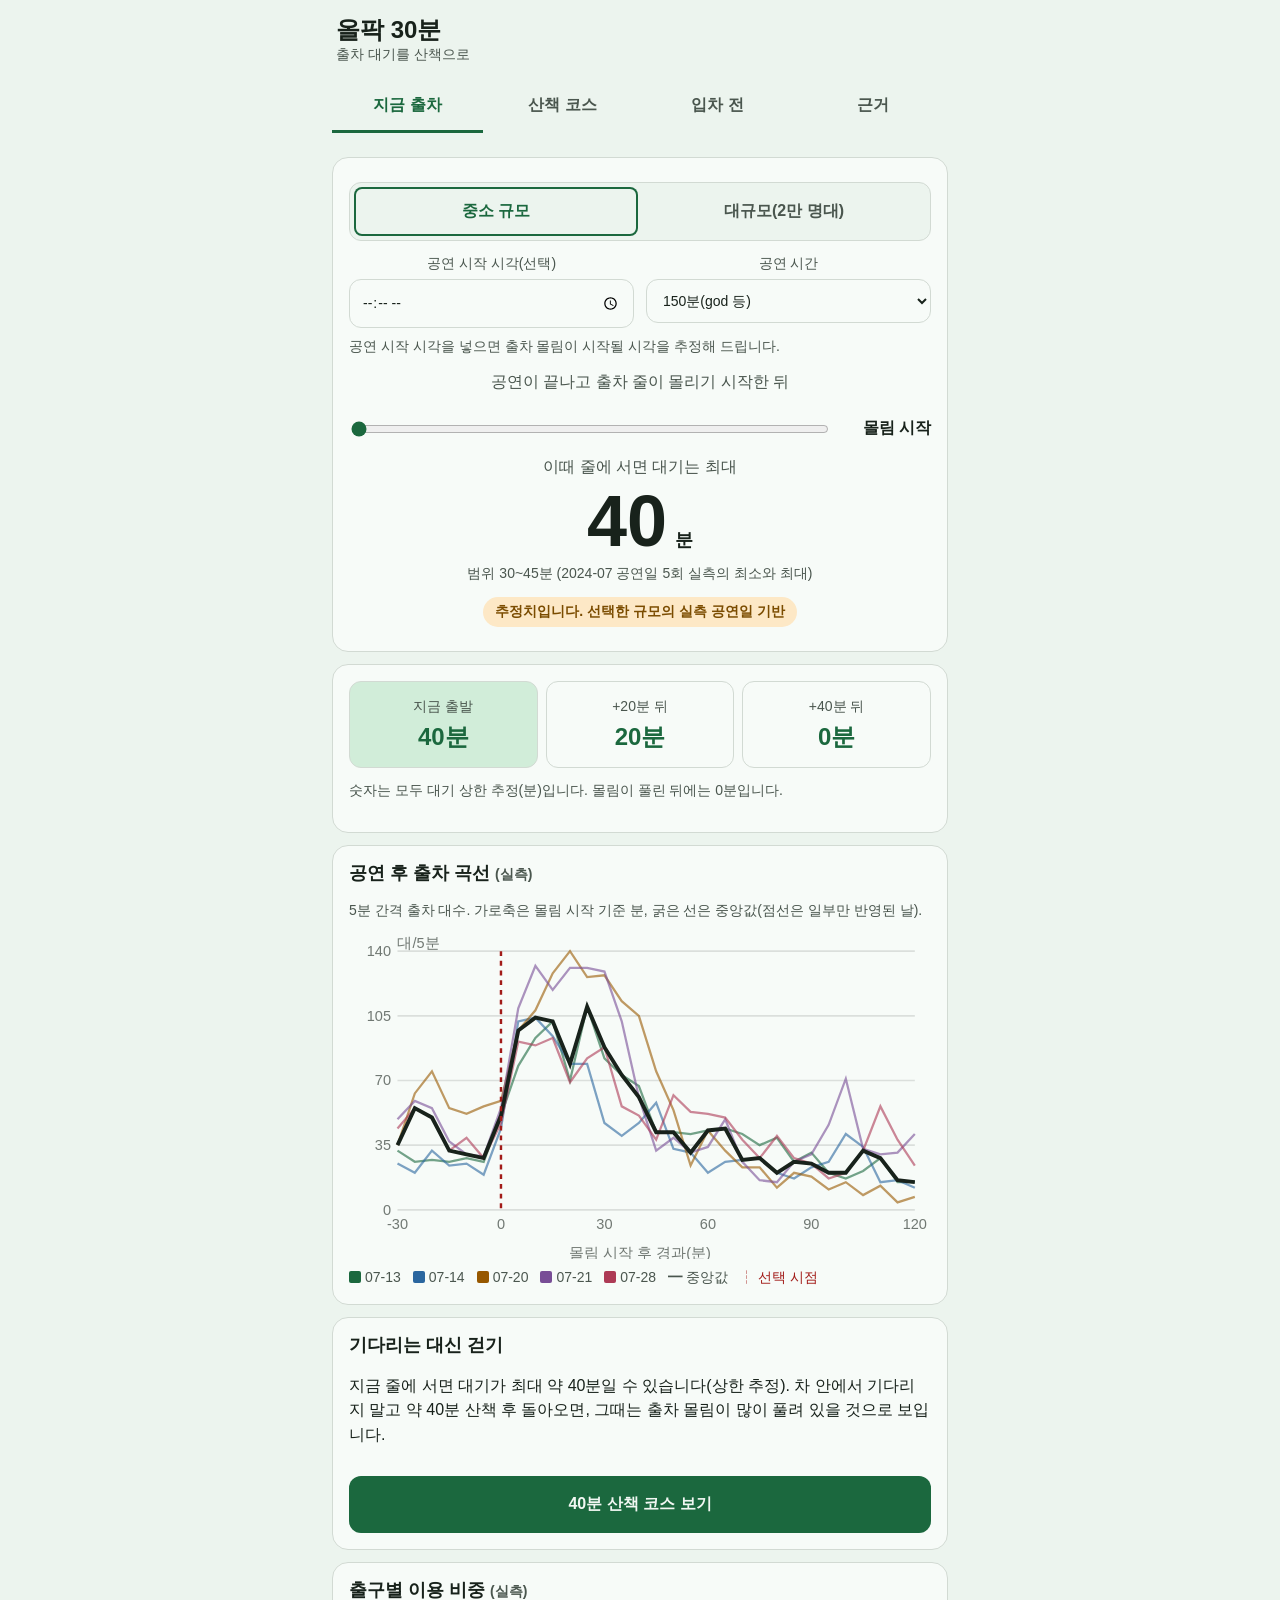
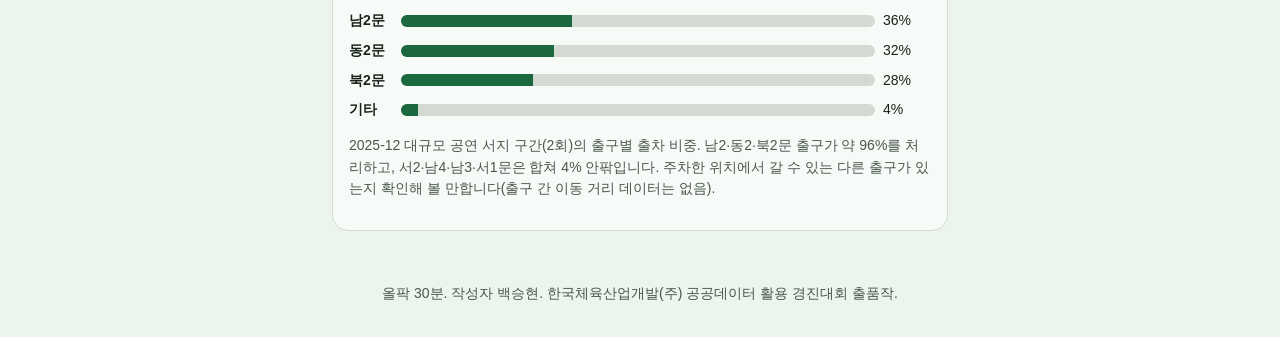
==== index.html @ 3c93cd8d "GitHub Pages 진입 페이지(루트 index.html -> web/), .nojekyll" ====
<!doctype html>
<html lang="ko"><head><meta charset="utf-8"><meta name="viewport" content="width=device-width,initial-scale=1">
<title>올팍 30분</title><meta name="description" content="공연 후 올림픽공원 출차 대기를 공공데이터로 추정하고 산책 코스로 바꾸는 웹앱">
<meta http-equiv="refresh" content="0; url=web/"><link rel="canonical" href="web/"></head>
<body><p><a href="web/">올팍 30분 열기</a></p></body></html>
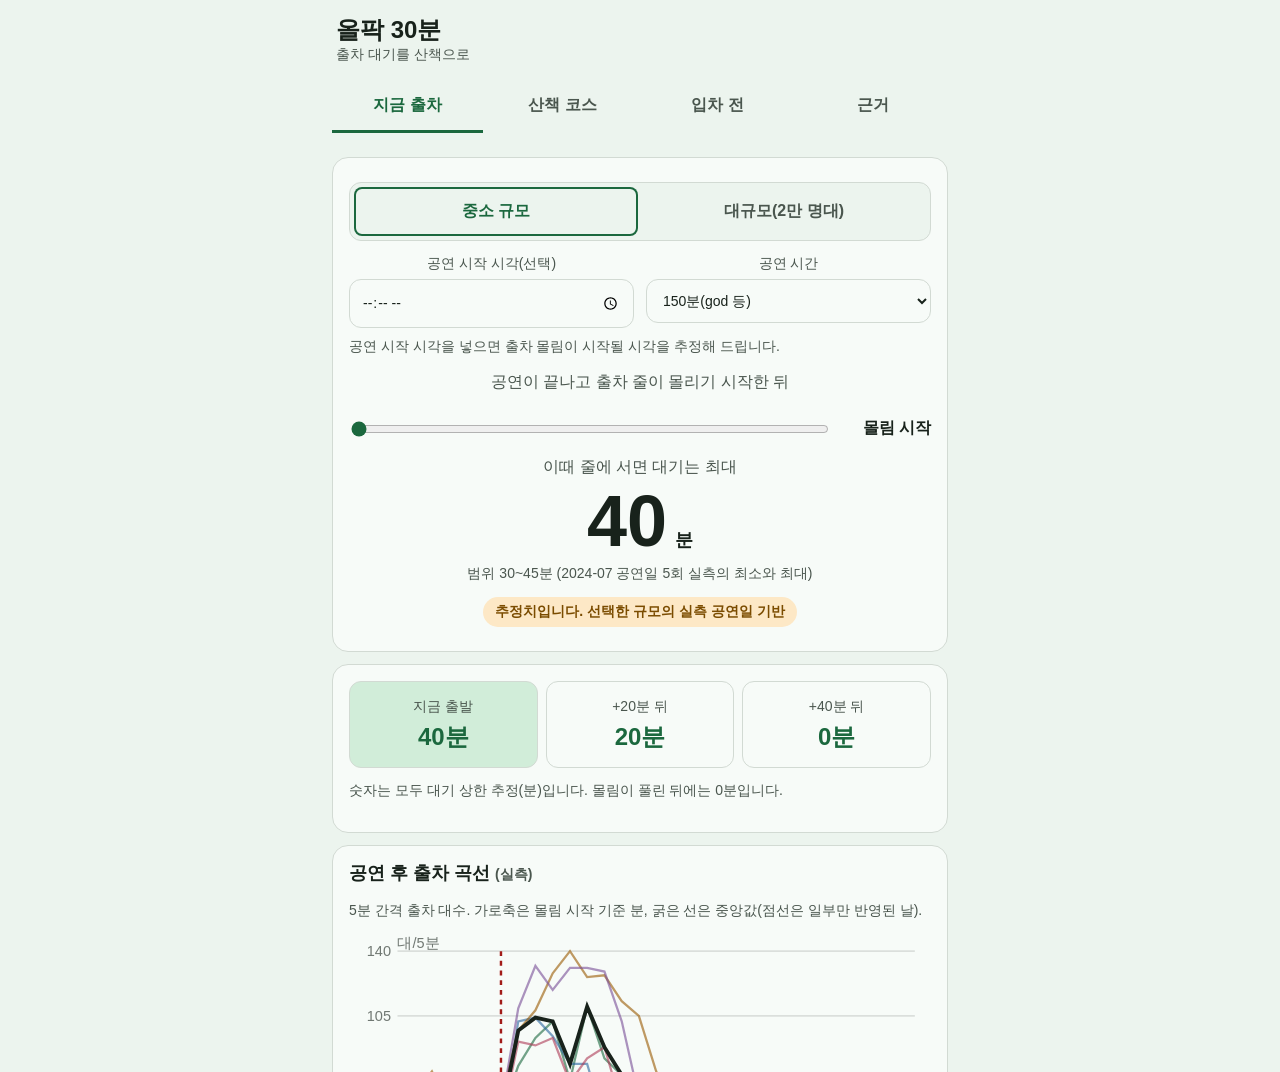
==== commit 31d54243: "루트 진입 페이지 스타일 연결" ====
--- a/index.html
+++ b/index.html
@@ -1,5 +1,5 @@
 <!doctype html>
 <html lang="ko"><head><meta charset="utf-8"><meta name="viewport" content="width=device-width,initial-scale=1">
 <title>올팍 30분</title><meta name="description" content="공연 후 올림픽공원 출차 대기를 공공데이터로 추정하고 산책 코스로 바꾸는 웹앱">
-<meta http-equiv="refresh" content="0; url=web/"><link rel="canonical" href="web/"></head>
-<body><p><a href="web/">올팍 30분 열기</a></p></body></html>
+<link rel="stylesheet" href="web/style.css"><meta http-equiv="refresh" content="0; url=web/"><link rel="canonical" href="web/"></head>
+<body><main><p><a href="web/">올팍 30분 열기</a></p></main></body></html>
--- a/web/style.css
+++ b/web/style.css
@@ -0,0 +1,141 @@
+/* Hallmark · shape: app screen · genre: modern-minimal · theme: custom · job: try · idea: "공연이 끝난 뒤 출차 대기 시간을 추정하고 그 시간을 산책으로 바꾼다" · vibe: "차분한 공공 도구, 읽기 쉬운 숫자"
+ * paper: oklch(96% 0.012 150) · accent: oklch(48% 0.09 155) · display: 시스템 고딕 · body: 시스템 고딕 · hero: none, 도구 화면(슬라이더와 한 개의 큰 숫자) · nav: 4개 탭 · footer: 한 줄 · imagery: none, 실측 곡선 · signature: 슬라이더를 움직이면 대기 시간이 줄어드는 한 개의 큰 숫자
+ * axes: 연녹회색/시스템고딕/녹색 · posture: restrained · contrast: pass · fold: pass · v2.0.0 */
+/* Hallmark · pre-emit critique: P4 H4 E4 S4 R4 V3 · weakest: V, 단일 도구 화면이라 구조 변주 여지가 적어 숫자 하나로 승부 */
+:root {
+  --font-ui: -apple-system, BlinkMacSystemFont, "Apple SD Gothic Neo", "Noto Sans KR", "Malgun Gothic", sans-serif;
+  --color-paper: oklch(96% 0.012 150);
+  --color-surface: oklch(98.5% 0.006 150);
+  --color-ink: oklch(24% 0.02 155);
+  --color-muted: oklch(44% 0.02 155);
+  --color-line: oklch(88% 0.012 150);
+  --color-accent: oklch(46% 0.1 155);
+  --color-accent-soft: oklch(92% 0.04 155);
+  --color-on-accent: oklch(97% 0.01 150);
+  --color-accent-ink: var(--color-on-accent);
+  --color-warn: oklch(46% 0.1 70);
+  --color-warn-soft: oklch(94% 0.05 80);
+  --danger: oklch(46% 0.17 28);
+  --seg-busy: oklch(72% 0.13 80);
+  --chart-1: oklch(46% 0.1 155);
+  --chart-2: oklch(50% 0.11 250);
+  --chart-3: oklch(52% 0.12 65);
+  --chart-4: oklch(50% 0.12 310);
+  --chart-5: oklch(52% 0.15 10);
+  --s1: 4px; --s2: 8px; --s3: 12px; --s4: 16px; --s5: 20px; --s6: 24px; --s8: 32px;
+  --r-card: 16px; --r-ctl: 12px; --r-chip: 999px;
+  --dur-micro: 120ms;
+  --ring: 3px solid var(--color-accent);
+}
+@media (prefers-color-scheme: dark) {
+  :root {
+    --color-paper: oklch(19% 0.015 155);
+    --color-surface: oklch(24% 0.02 155);
+    --color-ink: oklch(94% 0.012 150);
+    --color-muted: oklch(74% 0.02 150);
+    --color-line: oklch(34% 0.02 155);
+    --color-accent: oklch(76% 0.13 155);
+    --color-accent-soft: oklch(32% 0.05 155);
+    --color-on-accent: oklch(20% 0.02 155);
+    --color-warn: oklch(80% 0.12 80);
+    --color-warn-soft: oklch(32% 0.06 75);
+    --danger: oklch(72% 0.16 28);
+    --seg-busy: oklch(78% 0.13 80);
+    --chart-1: oklch(76% 0.13 155);
+    --chart-2: oklch(76% 0.11 250);
+    --chart-3: oklch(78% 0.12 65);
+    --chart-4: oklch(76% 0.12 310);
+    --chart-5: oklch(76% 0.13 10);
+  }
+}
+*, *::before, *::after { box-sizing: border-box; }
+html { -webkit-text-size-adjust: 100%; overflow-x: clip; scrollbar-color: var(--color-line) var(--color-paper); caret-color: var(--color-accent); }
+::selection { background: var(--color-accent-soft); color: var(--color-ink); }
+body { overflow-x: clip; margin: 0; background: var(--color-paper); color: var(--color-ink); font-family: var(--font-ui); font-size: 16px; line-height: 1.55; padding-bottom: env(safe-area-inset-bottom); }
+[hidden] { display: none !important; }
+h1, h2, h3 { text-wrap: balance; overflow-wrap: break-word; min-width: 0; }
+p, li { text-wrap: pretty; }
+:focus-visible { outline: var(--ring); outline-offset: 2px; }
+
+.top { display: flex; justify-content: space-between; align-items: center; gap: var(--s3); padding: var(--s4) var(--s4) var(--s2); max-width: 640px; margin: 0 auto; }
+.brand h1 { font-size: 24px; margin: 0; line-height: 1.15; font-weight: 700; }
+.brand p { margin: 0; font-size: 14px; color: var(--color-muted); }
+.live { font-size: 14px; background: var(--color-accent-soft); color: var(--color-accent); padding: var(--s1) var(--s3); border-radius: var(--r-chip); font-weight: 600; }
+
+.tabs { display: grid; grid-template-columns: repeat(4, minmax(0, 1fr)); gap: var(--s1); max-width: 640px; margin: var(--s2) auto; padding: 0 var(--s3); position: sticky; top: 0; z-index: 5; background: var(--color-paper); }
+.tabs button { border: 0; background: transparent; padding: var(--s3) 0; font: inherit; font-weight: 600; color: var(--color-muted); border-bottom: 3px solid transparent; cursor: pointer; min-height: 44px; transition: color var(--dur-micro), border-color var(--dur-micro); }
+.tabs button:hover { color: var(--color-ink); }
+.tabs button:active { background: var(--color-accent-soft); }
+.tabs button[aria-selected=true] { color: var(--color-accent); border-color: var(--color-accent); }
+
+main { max-width: 640px; margin: 0 auto; padding: var(--s1) var(--s3) var(--s6); }
+.card { color: var(--color-ink); background: var(--color-surface); border: 1px solid var(--color-line); border-radius: var(--r-card); padding: var(--s4); margin: var(--s3) 0; }
+.card h2 { font-size: 18px; margin: 0 0 var(--s2); line-height: 1.3; }
+.muted { color: var(--color-muted); font-size: 14px; }
+.note-gap { margin-top: var(--s3); }
+
+.hero { text-align: center; padding: var(--s6) var(--s4); }
+.lead { font-size: 16px; color: var(--color-muted); }
+.showrow { margin-bottom: var(--s1); }
+.onset { text-align: left; margin: var(--s1) 0 var(--s3); }
+.seg { display: grid; grid-template-columns: repeat(2, minmax(0, 1fr)); gap: var(--s1); padding: var(--s1); background: var(--color-paper); border: 1px solid var(--color-line); border-radius: var(--r-ctl); margin-bottom: var(--s3); }
+.seg button { border: 0; background: transparent; padding: var(--s3) var(--s2); font: inherit; font-weight: 600; color: var(--color-muted); border-radius: var(--s2); min-height: 44px; cursor: pointer; transition: background var(--dur-micro), color var(--dur-micro); }
+.seg button[aria-pressed=true] { background: transparent; color: var(--color-accent); box-shadow: inset 0 0 0 2px var(--color-accent); }
+.seg button:active { filter: brightness(.95); }
+.sliderrow { display: flex; align-items: center; gap: var(--s3); margin: var(--s3) 0 var(--s1); }
+input[type=range] { flex: 1; min-width: 0; accent-color: var(--color-accent); height: 40px; }
+output { min-width: 88px; font-weight: 700; font-size: 16px; text-align: right; font-variant-numeric: tabular-nums; }
+.big { font-size: 72px; font-weight: 800; color: var(--color-ink); line-height: 1.05; margin-top: var(--s1); font-variant-numeric: tabular-nums; }
+.big small { font-size: 18px; font-weight: 600; color: var(--color-ink); margin-left: var(--s2); }
+.big-sm { font-size: 44px; }
+.range { font-size: 14px; color: var(--color-muted); margin-top: var(--s1); }
+.tag { display: inline-block; margin-top: var(--s3); padding: var(--s1) var(--s3); border-radius: var(--r-chip); font-size: 14px; font-weight: 600; }
+.tag.est { background: var(--color-warn-soft); color: var(--color-warn); }
+
+.compare { display: grid; grid-template-columns: repeat(3, minmax(0, 1fr)); gap: var(--s2); text-align: center; }
+.cmp { border: 1px solid var(--color-line); border-radius: var(--r-ctl); padding: var(--s3) var(--s1); }
+.cmp b { display: block; font-size: 24px; color: var(--color-accent); font-variant-numeric: tabular-nums; }
+.cmp span { font-size: 14px; color: var(--color-muted); }
+.cmp.now { background: var(--color-accent-soft); }
+
+.chart svg { width: 100%; height: auto; display: block; color: var(--color-ink); }
+.legend { display: flex; flex-wrap: wrap; gap: var(--s2) var(--s3); font-size: 14px; color: var(--color-muted); margin-top: var(--s2); }
+.legend i { display: inline-block; width: 12px; height: 12px; border-radius: 2px; margin-right: var(--s1); vertical-align: -1px; }
+.mark-key { color: var(--danger); }
+.s-full { background: var(--danger); }
+.s-busy { background: var(--seg-busy); }
+.s-ok { background: var(--chart-1); }
+
+.row2 { display: grid; grid-template-columns: repeat(2, minmax(0, 1fr)); gap: var(--s3); margin-bottom: var(--s2); }
+label { font-size: 14px; color: var(--color-muted); display: block; }
+select, input[type=date], input[type=time] { width: 100%; margin-top: var(--s1); padding: var(--s3); border: 1px solid var(--color-line); border-radius: var(--r-ctl); background: var(--color-surface); color: var(--color-ink); font: inherit; min-height: 44px; }
+select:disabled, input:disabled, button:disabled { opacity: .5; cursor: not-allowed; }
+.check { display: flex; gap: var(--s2); align-items: center; margin: var(--s2) 0 var(--s3); color: var(--color-ink); min-height: 44px; }
+.check input { width: 20px; height: 20px; accent-color: var(--color-accent); }
+.stop { display: flex; gap: var(--s3); padding: var(--s3) 0; border-top: 1px solid var(--color-line); }
+.stop:first-child { border-top: 0; }
+.num { flex: none; width: 28px; height: 28px; border-radius: 50%; background: var(--color-accent); color: var(--color-accent-ink); display: grid; place-items: center; font-weight: 700; font-size: 14px; }
+.stop b { display: block; }
+.stop .m { font-size: 14px; color: var(--color-muted); }
+.pill { display: inline-block; font-size: 14px; padding: 0 var(--s2); border-radius: var(--r-chip); background: var(--color-accent-soft); color: var(--color-accent); margin-left: var(--s2); font-weight: 600; }
+.pill.g { background: var(--color-warn-soft); color: var(--color-warn); }
+.note { background: var(--color-warn-soft); border-color: transparent; font-size: 14px; }
+.tips { padding-left: var(--s5); margin: 0; }
+.tips li { margin: var(--s2) 0; }
+.bars .bar { display: grid; grid-template-columns: 44px minmax(0, 1fr) 48px; gap: var(--s2); align-items: center; margin: var(--s2) 0; font-size: 14px; }
+.track { height: 12px; border-radius: var(--s2); background: var(--color-line); overflow: hidden; display: flex; }
+.track i { display: block; height: 100%; }
+.q { border-top: 1px solid var(--color-line); padding: var(--s3) 0; font-size: 14px; }
+.q:first-child { border-top: 0; }
+.q h3 { font-size: 16px; margin: 0 0 var(--s1); }
+.q .sev { font-size: 14px; padding: 0 var(--s2); border-radius: var(--r-chip); margin-left: var(--s2); background: var(--color-line); font-weight: 600; }
+.q .sg { color: var(--color-accent); margin-top: var(--s1); }
+.small p { font-size: 14px; }
+button.cta { width: 100%; margin-top: var(--s3); padding: var(--s4); border: 0; border-radius: var(--r-ctl); background: var(--color-accent); color: var(--color-accent-ink); font: inherit; font-weight: 700; min-height: 48px; cursor: pointer; transition: transform var(--dur-micro); }
+button.cta:hover { filter: brightness(1.05); }
+button.cta:active { transform: translateY(1px); }
+footer { text-align: center; font-size: 14px; color: var(--color-muted); padding: var(--s4) var(--s3) var(--s8); }
+table.m { width: 100%; border-collapse: collapse; font-size: 14px; }
+table.m td, table.m th { padding: var(--s2) var(--s1); border-bottom: 1px solid var(--color-line); text-align: left; font-weight: 400; }
+table.m th { font-weight: 600; }
+@media (prefers-reduced-motion: reduce) { * { transition: none !important; animation: none !important; } }
